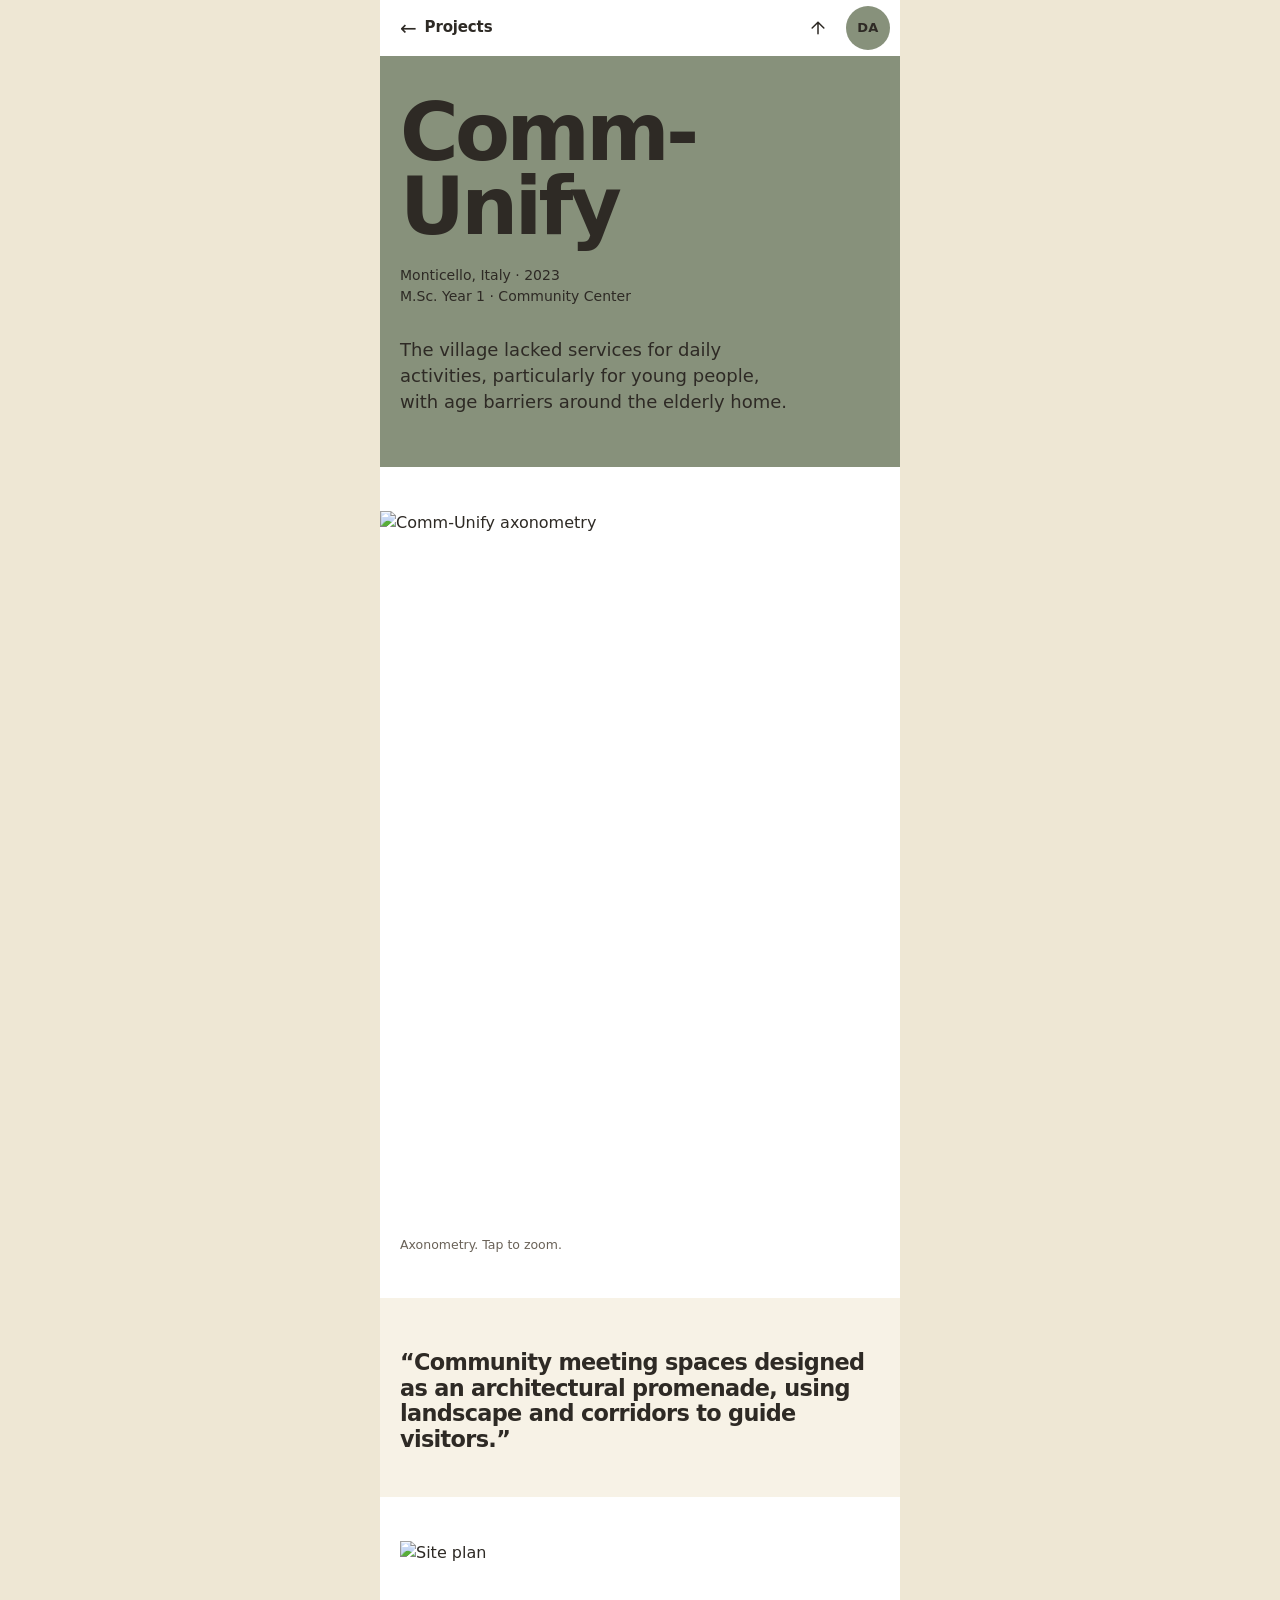
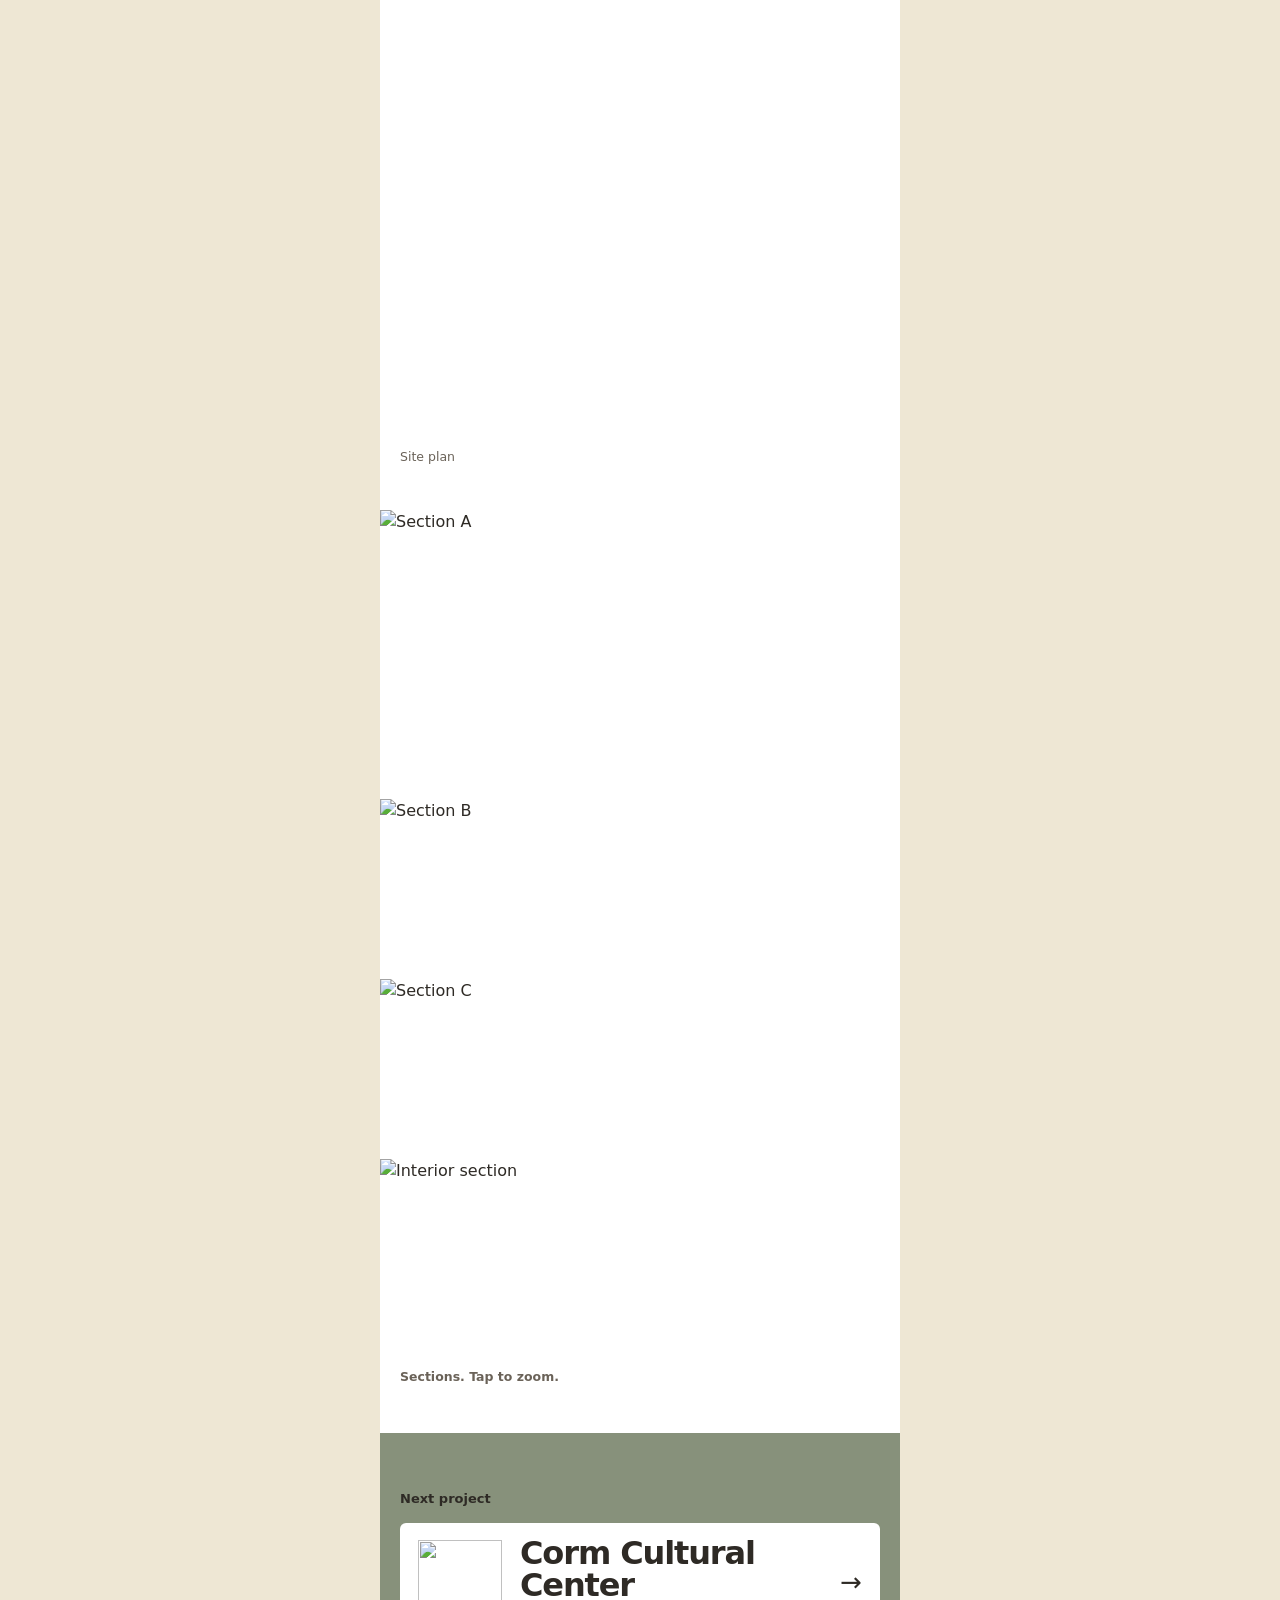
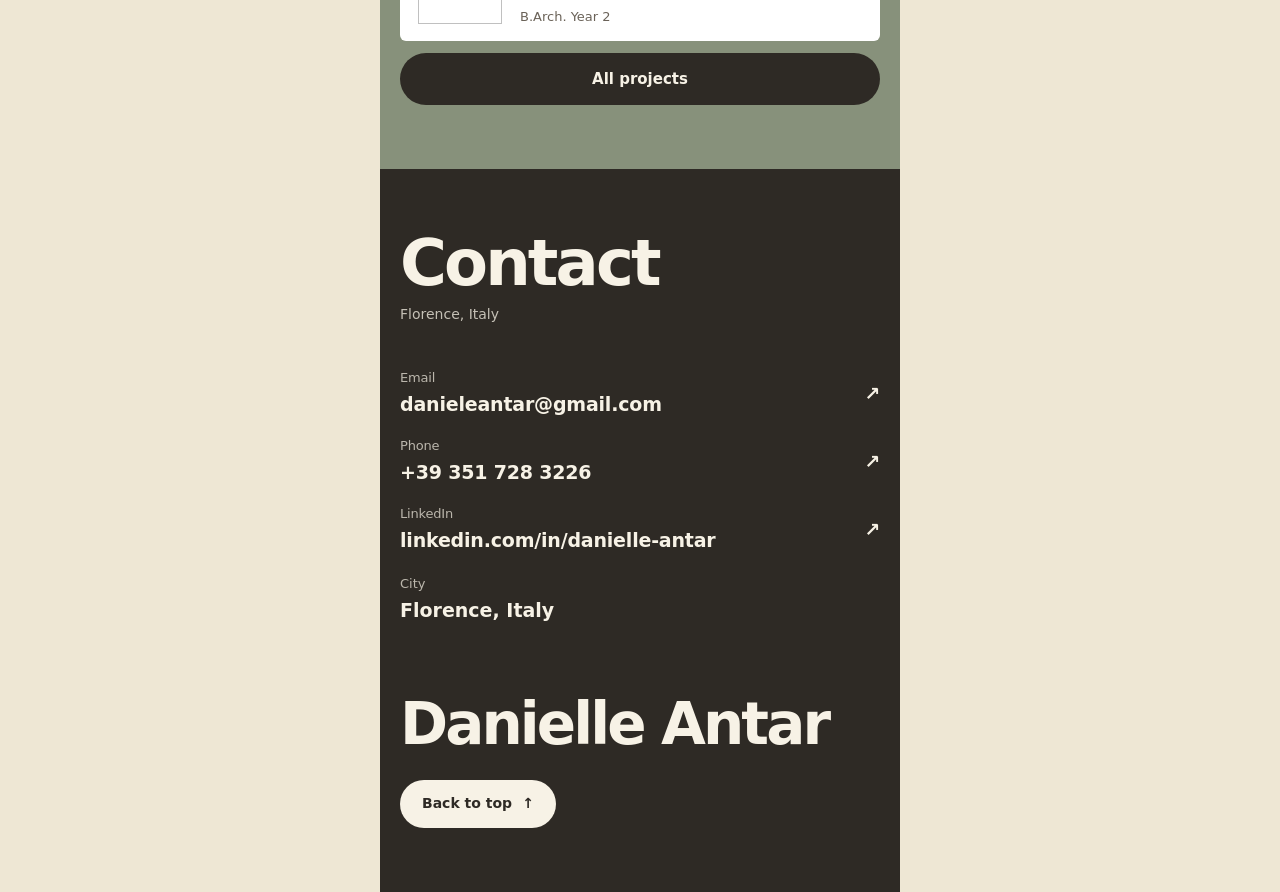
==== comm-unify.html @ 4f22c8f8 "Add files via upload" ====
<!doctype html>
<html lang="en">
<head>
<meta charset="utf-8">
<meta name="viewport" content="width=device-width,initial-scale=1,viewport-fit=cover">
<title>Comm-Unify – Danielle Antar</title>
<meta name="description" content="Comm-Unify, community center in Monticello, Italy.">
<meta name="theme-color" content="#ffffff">
<link rel="preload" href="fonts/open-sans-latin-wght-normal.woff2" as="font" type="font/woff2" crossorigin>
<link rel="stylesheet" href="styles.css">
</head>
<body data-page="project">
<header class="bar">
  <a class="bar__back" href="index.html#projects" aria-label="All projects"><span aria-hidden="true">←</span>Projects</a>
  <div class="bar__tools">
    <button class="btn-round bar__up" type="button" aria-label="Back to top"><svg viewBox="0 0 24 24"><path d="M12 19V5M5 12l7-7 7 7"/></svg></button>
    <button class="btn-round bar__menu" type="button" aria-expanded="false" aria-controls="sheet" aria-label="Projects menu">DA</button>
  </div>
</header>
<nav class="sheet" id="sheet" aria-label="Projects"><h2>Projects</h2><a href="thesis.html"><img src="img/ic-thesis.webp" width="440" height="440" alt="" loading="lazy"><span>Master’s Thesis</span><i aria-hidden="true">→</i></a><a href="green-summit.html"><img src="img/ic-gs.webp" width="440" height="440" alt="" loading="lazy"><span>Green Summit</span><i aria-hidden="true">→</i></a><a href="palazzo-reale.html"><img src="img/ic-pr.webp" width="440" height="440" alt="" loading="lazy"><span>Palazzo Reale</span><i aria-hidden="true">→</i></a><a href="comm-unify.html" aria-current=page><img src="img/ic-cu.webp" width="440" height="440" alt="" loading="lazy"><span>Comm-Unify</span><i aria-hidden="true">→</i></a><a href="corm.html"><img src="img/ic-corm.webp" width="440" height="440" alt="" loading="lazy"><span>Corm Cultural Center</span><i aria-hidden="true">→</i></a><a href="speculum.html"><img src="img/ic-spec.webp" width="440" height="440" alt="" loading="lazy"><span>Speculum</span><i aria-hidden="true">→</i></a><a class="plain" href="index.html#projects">All projects</a><a class="plain" href="index.html">Home</a><a class="plain" href="index.html#contact">Contact</a></nav>
<main id="top">
<section class="block on-sage title-block"><h1 data-r>Comm-Unify</h1><p class="meta" data-r="2"><span>Monticello, Italy · 2023</span><span>M.Sc. Year 1 · Community Center</span></p><p class="lede" data-r="3">The village lacked services for daily activities, particularly for young people, with age barriers around the elderly home.</p></section><section class="block on-white drawings"><figure data-r class="bleed"><img src="img/cu-axo.webp" width="900" height="1235" alt="Comm-Unify axonometry" class="zoomable lazy" loading="lazy" decoding="async"><figcaption style=padding-inline:20px>Axonometry. Tap to zoom.</figcaption></figure></section>
<section class="block on-cream" style="padding-block:44px"><p class="quote" data-r style="font-size:1.4rem">“Community meeting spaces designed as an architectural promenade, using landscape and corridors to guide visitors.”</p></section>
<section class="block on-white drawings"><div class="stack">
<div style="max-width:340px"><figure data-r><img src="img/cu-plan.webp" width="800" height="1168" alt="Site plan" class="zoomable lazy" loading="lazy" decoding="async"><figcaption>Site plan</figcaption></figure></div>
<div class="stack bleed"><figure data-r><img src="img/cu-section.webp" width="1116" height="526" alt="Section A" class="zoomable lazy" loading="lazy" decoding="async"></figure><figure data-r><img src="img/cu-s1.webp" width="1119" height="291" alt="Section B" class="zoomable lazy" loading="lazy" decoding="async"></figure><figure data-r><img src="img/cu-s2.webp" width="1119" height="293" alt="Section C" class="zoomable lazy" loading="lazy" decoding="async"></figure><figure data-r><img src="img/cu-s3.webp" width="1115" height="426" alt="Interior section" class="zoomable lazy" loading="lazy" decoding="async"></figure></div>
</div><p class="zoomhint">Sections. Tap to zoom.</p></section><section class="block on-sage next"><small>Next project</small><a class="card" href="corm.html" data-r><img src="img/ic-corm.webp" width="440" height="440" alt="" loading="lazy"><div><b>Corm Cultural Center</b><span>B.Arch. Year 2</span></div><i aria-hidden="true">→</i></a><a class="all" href="index.html#projects">All projects</a></section>
<section class="block on-ink end" id="contact">
  <h2 data-r>Contact</h2>
  <p class="sub" data-r="2">Florence, Italy</p>
  <div class="contacts" data-r="3">
    <a href="mailto:danieleantar@gmail.com"><span><small>Email</small>danieleantar@gmail.com</span><span aria-hidden="true">↗</span></a>
    <a href="tel:+393517283226"><span><small>Phone</small>+39 351 728 3226</span><span aria-hidden="true">↗</span></a>
    <a href="https://www.linkedin.com/in/danielle-antar" target="_blank" rel="noopener"><span><small>LinkedIn</small>linkedin.com/in/danielle-antar</span><span aria-hidden="true">↗</span></a>
    <div class="city"><span><small>City</small>Florence, Italy</span></div>
  </div>
  <p class="wordmark" aria-hidden="true">Danielle Antar</p>
  <button class="totop" data-top type="button">Back to top <span aria-hidden="true">↑</span></button>
</section>
</main>
<div class="lb" role="dialog" aria-label="Enlarged drawing"><p>Swipe to explore</p><button type="button" aria-label="Close">×</button><img alt=""></div>
<script src="pen-data.js" defer></script><script src="app.js" defer></script>
</body>
</html>
---- styles.css ----
@font-face{font-family:"Open Sans";src:url(fonts/open-sans-latin-wght-normal.woff2) format("woff2");font-weight:300 800;font-style:normal;font-display:swap}

:root{
  --white:#fff; --cream:#F7F2E6; --cream-2:#EEE7D4; --sage:#87917B; --ink:#2E2A25; --grey:#6A6258; --brick:#98361F;
  --bar:56px; --pad:20px;
  --ease-out:cubic-bezier(.23,1,.32,1); --ease-io:cubic-bezier(.77,0,.175,1); --ease-drawer:cubic-bezier(.32,.72,0,1);
}
@view-transition{navigation:auto}
::view-transition-old(root){animation:vt-out .22s var(--ease-out) both}
::view-transition-new(root){animation:vt-in .42s var(--ease-out) both}
@keyframes vt-out{to{opacity:0;transform:scale(.985)}}
@keyframes vt-in{from{opacity:0;transform:translateY(14px)}}
.bar{view-transition-name:bar}
::view-transition-group(bar){animation-duration:0s}

*{box-sizing:border-box;margin:0;padding:0}
html{scroll-behavior:smooth;-webkit-text-size-adjust:100%;background:var(--white)}
body{font-family:"Open Sans",system-ui,sans-serif;font-weight:300;font-size:16px;line-height:1.55;color:var(--ink);background:var(--cream);-webkit-font-smoothing:antialiased;overflow-x:hidden}
img{display:block;max-width:100%;height:auto}
a{color:inherit}
button{font:inherit;color:inherit;background:none;border:0;cursor:pointer;-webkit-tap-highlight-color:transparent}
:focus-visible{outline:2px solid var(--brick);outline-offset:3px}
::selection{background:var(--brick);color:var(--cream)}
section[id],div[id]{scroll-margin-top:var(--bar)}
.sr{position:absolute;width:1px;height:1px;overflow:hidden;clip:rect(0 0 0 0);white-space:nowrap}

/* ---------- bar ---------- */
.bar{position:fixed;inset:0 0 auto 0;height:calc(var(--bar) + env(safe-area-inset-top));padding-top:env(safe-area-inset-top);z-index:50;background:var(--white);display:flex;align-items:center;justify-content:space-between;padding-inline:var(--pad) 10px}
.bar__name,.bar__back{font-weight:700;font-size:15px;letter-spacing:-.01em;text-decoration:none;min-height:44px;display:flex;align-items:center;gap:8px;transition:transform .16s var(--ease-out),opacity .2s}
.bar__back:active{transform:translateX(-3px)}
.bar__back span{font-size:20px;line-height:1;font-weight:400}
.bar__tools{display:flex;gap:6px;align-items:center}
.btn-round{width:44px;height:44px;border-radius:50%;display:grid;place-items:center;transition:transform .16s var(--ease-out),background-color .2s,opacity .2s}
.btn-round:active{transform:scale(.94)}
.bar__up{opacity:.28;pointer-events:none}
.bar__up.on{opacity:1;pointer-events:auto}
.bar__up svg{width:20px;height:20px;stroke:var(--ink);fill:none;stroke-width:1.8;stroke-linecap:round;stroke-linejoin:round}
.bar__menu{background:var(--sage);font-weight:700;font-size:13px;letter-spacing:.02em;color:var(--ink)}
.bar__menu[aria-expanded=true]{background:var(--ink);color:var(--cream)}

.sheet{position:fixed;inset:calc(var(--bar) + env(safe-area-inset-top)) 0 0 0;z-index:45;background:var(--white);padding:8px var(--pad) 40px;overflow:auto;visibility:hidden;opacity:0;transform:translateY(-12px);transition:opacity .22s var(--ease-out),transform .28s var(--ease-drawer),visibility 0s .28s}
.sheet.open{visibility:visible;opacity:1;transform:none;transition:opacity .22s var(--ease-out),transform .32s var(--ease-drawer)}
.sheet h2{font-size:13px;font-weight:600;color:var(--grey);padding:14px 0 6px}
.sheet a{display:flex;align-items:center;gap:16px;min-height:68px;text-decoration:none;font-weight:700;font-size:19px;letter-spacing:-.015em;border-radius:6px;opacity:0;transform:translateY(8px);transition:opacity .25s var(--ease-out),transform .3s var(--ease-out),background-color .15s}
.sheet.open a{opacity:1;transform:none}
.sheet.open a:nth-of-type(2){transition-delay:30ms}.sheet.open a:nth-of-type(3){transition-delay:60ms}.sheet.open a:nth-of-type(4){transition-delay:90ms}.sheet.open a:nth-of-type(5){transition-delay:120ms}.sheet.open a:nth-of-type(6){transition-delay:150ms}.sheet.open a:nth-of-type(7){transition-delay:180ms}.sheet.open a:nth-of-type(8){transition-delay:210ms}
.sheet a:active{background:var(--cream)}
.sheet a[aria-current=page]{background:var(--cream)}
.sheet a img{width:52px;height:52px;object-fit:contain;flex:none}
.sheet a i{margin-left:auto;font-style:normal;color:var(--grey);font-weight:300;font-size:22px}
.sheet a.plain{min-height:56px;font-weight:600;font-size:16px;color:var(--grey)}
@media (hover:hover) and (pointer:fine){.sheet a:hover{background:var(--cream)}}

/* ---------- hero: one house, one motion ---------- */
.hero{position:relative;height:calc(100vh*5);height:calc(100svh*5);background:var(--white)}
.stage{position:sticky;top:0;height:100vh;height:100svh;overflow:hidden;contain:paint;background:var(--white)}
.words{position:absolute;inset:0;pointer-events:none;z-index:5}.scene{z-index:1}
.w{position:absolute;font-weight:800;line-height:.9;letter-spacing:-.04em;color:var(--sage);font-size:min(13.5vw,68px);opacity:0;will-change:transform,opacity;white-space:nowrap}
.w1{left:var(--pad);top:calc(var(--bar) + 18px)}
.w2{right:var(--pad);top:46%}
.w3{left:var(--pad);bottom:19%}
.scene{position:absolute;left:50%;top:calc(var(--bar) + 9svh);width:min(94vw,470px);height:min(60svh,600px);transform:translateX(-50%)}
.cam{position:absolute;inset:0;transform-origin:50% 50%;will-change:transform}
.axo{position:absolute;top:0;bottom:0;left:50%;aspect-ratio:496/1250;transform:translateX(-50%);will-change:transform}
.axo img{position:absolute;opacity:0;will-change:transform,opacity}
.axo .a-roof{left:1.61%;top:0;width:96.57%;height:23.28%}
.axo .a-slab{left:3.23%;top:17.04%;width:94.56%;height:24.56%}
.axo .a-vault{left:6.45%;top:33.76%;width:85.48%;height:25.68%}
.axo .a-house{left:0;top:59.52%;width:100%;height:40.48%}
.hero__title{position:absolute;left:var(--pad);right:var(--pad);bottom:max(26px,3.5svh);will-change:transform,opacity}
.hero__title h1{font-weight:800;font-size:min(13.2vw,64px);line-height:.95;letter-spacing:-.04em}
.hero__title p{margin-top:10px;font-size:15px;color:var(--grey);font-weight:400}
.hero__stat{position:absolute;left:var(--pad);right:var(--pad);bottom:max(24px,3.2svh);opacity:0;will-change:transform,opacity;display:flex;align-items:flex-end;gap:14px}
.hero__stat b{font-weight:800;font-size:min(30vw,128px);line-height:.8;letter-spacing:-.06em;color:var(--brick);font-variant-numeric:tabular-nums}
.hero__stat>span{font-size:14px;font-weight:400;line-height:1.35;padding-bottom:4px;max-width:17ch}
.hint{position:absolute;right:var(--pad);bottom:max(30px,4svh);font-size:12.5px;font-weight:600;color:var(--grey);display:flex;align-items:center;gap:8px;will-change:opacity}
.hint::after{content:"";width:1.5px;height:26px;background:var(--grey);transform-origin:top;animation:hint 1.8s var(--ease-io) infinite}
@keyframes hint{0%{transform:scaleY(0);transform-origin:top}50%{transform:scaleY(1);transform-origin:top}51%{transform:scaleY(1);transform-origin:bottom}100%{transform:scaleY(0);transform-origin:bottom}}

/* ---------- showreel: projects one by one, icon at the centre ---------- */
.reel{position:relative;height:calc(100vh*8);height:calc(100svh*8);background:var(--white)}
.reel__stage{position:sticky;top:0;height:100vh;height:100svh;overflow:hidden;background:var(--white);contain:paint}
.sc{position:absolute;inset:0;overflow:hidden;background:var(--white);will-change:transform}
.sc__stack{position:absolute;left:var(--pad);right:var(--pad);top:47%;transform:translateY(-50%);display:flex;flex-direction:column;align-items:center}
.sc__w{font-weight:800;line-height:.9;letter-spacing:-.05em;white-space:nowrap;will-change:transform,opacity;pointer-events:none}
.sc__w1{align-self:flex-start;font-size:min(15vw,70px)}
.sc__w2{align-self:flex-end;text-align:right;font-size:min(15vw,70px);color:var(--sage)}
.sc__w2.sm{font-size:min(10vw,48px)}
.sc__ic{width:min(46vw,210px);aspect-ratio:1;margin:8px 0;will-change:transform,clip-path}
.sc__ic .float{position:relative;width:100%;height:100%}
.sc__ic .sp{position:absolute;inset:0;width:100%;height:100%;will-change:transform,opacity,clip-path}
.sc__ic .gw,.sc__ic .gb{position:absolute;inset:0;width:100%;height:100%;will-change:transform,opacity}
.sc__draw{position:absolute;inset:0;width:100%;height:100%}
.sc__ic i{position:absolute;inset:0;background-size:100% 100%;will-change:transform,opacity}

@keyframes bob{0%,100%{transform:translate3d(0,0,0) rotate(0)}50%{transform:translate3d(0,-9px,0) rotate(1.6deg)}}
.sc__meta{align-self:flex-end;text-align:right;margin-top:10px;font-size:13px;font-weight:600;line-height:1.4;will-change:transform,opacity;pointer-events:none}
.sc__cta{position:absolute;left:var(--pad);right:var(--pad);bottom:max(24px,3.2svh);min-height:52px;border-radius:99px;background:var(--ink);color:var(--cream);font-weight:700;font-size:15px;display:flex;align-items:center;justify-content:center;gap:10px;text-decoration:none;transition:transform .16s var(--ease-out);will-change:transform,opacity}
.sc__cta:active{transform:scale(.97)}
.sc__tap{position:absolute;inset:0}
.reel__bar{position:absolute;left:0;right:0;bottom:0;height:3px;background:var(--ink);transform-origin:left center;transform:scaleX(0);z-index:6}

/* ---------- blocks ---------- */
.block{padding:64px var(--pad)}
.on-white{background:var(--white)}.on-cream{background:var(--cream)}.on-deep{background:var(--cream-2)}.on-sage{background:var(--sage)}.on-ink{background:var(--ink);color:var(--cream)}
.on-sage .sub,.on-sage figcaption{color:var(--ink);font-weight:400}
.title-block{padding-top:calc(var(--bar) + 40px);padding-bottom:52px}
.title-block h1{font-weight:800;font-size:clamp(2.7rem,15vw,5rem);line-height:.92;letter-spacing:-.045em;margin-bottom:22px}
.meta{font-size:14px;line-height:1.5;font-weight:400}
.meta span{display:block}
.sub{color:var(--grey);font-size:14px;font-weight:400}
.lede{font-size:18px;line-height:1.45;font-weight:300;max-width:34ch}
.on-sage .lede{font-weight:400}
.title-block .lede{margin-top:30px}
.h3{font-weight:800;font-size:clamp(1.9rem,9vw,2.6rem);line-height:.98;letter-spacing:-.035em;margin-bottom:12px}
.textline{font-size:19px;line-height:1.4;font-weight:400;max-width:30ch;letter-spacing:-.01em}
figure{margin:0}
figcaption{font-size:12.5px;color:var(--grey);margin-top:10px;font-weight:300}
.draw{width:100%;height:auto}
.bleed{margin-inline:calc(var(--pad)*-1)}
.bleed img{width:100%}
.stack>*+*{margin-top:44px}
.zoomable{cursor:zoom-in;-webkit-tap-highlight-color:transparent}
.zoomhint{font-size:12.5px;font-weight:600;color:var(--grey);display:inline-flex;gap:6px;align-items:center;margin-top:10px}
.block.drawings{padding-block:44px}

/* about */
.about{padding-block:56px}
.about .statement{font-size:clamp(1.15rem,5.2vw,1.45rem);line-height:1.3;font-weight:700;letter-spacing:-.02em;max-width:26ch}
.facts{margin-top:30px;display:grid;grid-template-columns:1fr 1fr;gap:18px 18px;font-size:14px;font-weight:400}
.facts dt{font-size:12.5px;font-weight:600;margin-bottom:2px;color:var(--grey)}
.facts dd{font-weight:400;line-height:1.4}
.facts .wide{grid-column:1/-1}

/* project index (menu) */
.index{padding-block:64px 72px}
.index h2{font-weight:800;font-size:clamp(2.2rem,11vw,3.4rem);line-height:.95;letter-spacing:-.045em}
.index .sub{margin-top:10px}
.pgrid{display:grid;grid-template-columns:1fr 1fr;gap:12px;margin-top:30px}
.pcard{background:var(--white);border-radius:6px;text-decoration:none;display:flex;flex-direction:column;min-height:196px;padding:14px 14px 16px;transition:transform .18s var(--ease-out),opacity .7s var(--ease-out)}
.pcard:active{transform:scale(.97)}
.pcard .ic{flex:1;display:grid;place-items:center;padding:6px 0 12px}
.pcard img{width:104px;height:104px;object-fit:contain}
.pcard b{font-weight:700;font-size:15px;line-height:1.2;letter-spacing:-.01em;display:block}
.pcard span{font-size:12.5px;color:var(--grey);font-weight:400;display:block;margin-top:2px}
@media (hover:hover) and (pointer:fine){.pcard:hover{transform:translateY(-3px)}}

/* big numbers */
.big{font-weight:800;line-height:.82;letter-spacing:-.06em;font-variant-numeric:tabular-nums}
.big sup,.big small{font-size:.4em;letter-spacing:-.02em;vertical-align:top;margin-left:.04em;font-weight:800}
.label{font-size:13.5px;font-weight:600;line-height:1.3}
.key{color:var(--brick)}
.stats{display:grid;gap:38px}
.stat .big{font-size:min(30vw,128px)}
.stat .label{margin-top:12px;max-width:26ch}
.stat .note{font-size:13px;font-weight:400;margin-top:2px;max-width:30ch}

/* explorer */
.seg{display:grid;grid-template-columns:repeat(4,1fr);gap:0;background:rgba(46,42,37,.1);padding:4px;border-radius:12px;position:relative}
.seg button{min-height:44px;border-radius:9px;font-weight:600;font-size:13.5px;position:relative;z-index:1;transition:color .2s,transform .16s var(--ease-out)}
.seg button:active{transform:scale(.97)}
.seg button[aria-selected=true]{color:var(--cream)}
.seg .pill{position:absolute;top:4px;bottom:4px;left:4px;width:calc((100% - 8px)/4);background:var(--ink);border-radius:9px;transition:transform .34s var(--ease-drawer),background-color .25s}
.seg.is-key .pill{background:var(--brick)}
.panel{margin-top:26px}
.view{position:relative;margin-inline:calc(var(--pad)*-1);overflow-x:auto;scrollbar-width:none;-webkit-overflow-scrolling:touch;overscroll-behavior-x:contain}
.view::-webkit-scrollbar{display:none}
.view .pane{width:100%;padding-inline:var(--pad)}
.view img{width:100%;transition:opacity .3s var(--ease-out),filter .3s var(--ease-out)}
.view img.swap{opacity:0;filter:blur(4px)}
.nums{display:grid;grid-template-columns:1fr 1fr;gap:18px 14px;margin-top:6px}
.nums .big{font-size:min(23vw,92px)}
.nums .big.txt{font-size:min(15vw,62px);line-height:1.15;letter-spacing:-.045em;padding-top:.2em}
.nums .label{margin-top:10px}
.ucard{margin-top:28px;display:grid;grid-template-columns:repeat(3,1fr);gap:10px}
.ucard b{display:block;font-weight:800;font-size:26px;letter-spacing:-.04em;line-height:1;font-variant-numeric:tabular-nums}
.ucard span{font-size:12.5px;font-weight:400;display:block;margin-top:6px;line-height:1.3}
.case-note{margin-top:22px;font-size:15px;font-weight:400;max-width:34ch}
.chosen-tag{display:inline-block;background:var(--brick);color:var(--cream);font-weight:700;font-size:13px;padding:7px 14px;border-radius:99px;opacity:0;transform:scale(.95);transition:opacity .25s var(--ease-out),transform .3s var(--ease-out)}
.chosen-tag.on{opacity:1;transform:none}
.chosen-tag.solid{opacity:1;transform:none;margin:0 0 18px}
.case-head{display:flex;align-items:center;gap:12px;min-height:34px}

/* bar charts */
.chart+.chart{margin-top:56px}
.chart h3{font-weight:800;font-size:22px;letter-spacing:-.03em;line-height:1.1}
.chart p.sub{margin-top:4px}
.bars{margin-top:20px;display:grid;gap:12px}
.bar-row{display:grid;grid-template-columns:84px 1fr;align-items:center;gap:12px}
.bar-row .n{font-size:13.5px;font-weight:600;line-height:1.2}
.track{position:relative;height:40px}
.fill{position:absolute;left:0;top:0;bottom:0;width:var(--w);background:var(--ink);transform-origin:left center;transform:scaleX(0);transition:transform .9s var(--ease-out)}
.in .fill{transform:scaleX(1)}
.fill.key{background:var(--brick)}
.val{position:absolute;top:50%;left:calc(var(--w) + 10px);transform:translateY(-50%);font-weight:800;font-size:19px;letter-spacing:-.03em;font-variant-numeric:tabular-nums;white-space:nowrap}
.val.key{color:var(--brick)}
.val.in-bar{left:auto;right:calc(100% - var(--w) + 10px);color:var(--cream)}
.js .val{opacity:0;transition:opacity .5s .55s}
.js .in .val{opacity:1}
.axis{display:flex;justify-content:space-between;margin:8px 0 0 96px;font-size:12px;color:var(--grey);font-weight:400}
.base-tag{font-size:13px;font-weight:400;color:var(--grey);align-self:center}
.quote{font-weight:800;font-size:clamp(1.45rem,6.4vw,1.95rem);line-height:1.14;letter-spacing:-.03em;margin:8px 0 0}
.quote-cite{margin-top:14px;font-size:13px;color:var(--grey);font-weight:400}
.checks{list-style:none;margin-top:28px;display:grid;gap:10px;font-size:15px;font-weight:400}
.checks li{padding-left:22px;position:relative;line-height:1.4}
.checks li::before{content:"";position:absolute;left:0;top:.5em;width:10px;height:10px;background:var(--brick);border-radius:50%}
.slot{margin-top:40px}
.slot img{width:100%;height:auto}

/* tiles */
.pair{display:grid;grid-template-columns:1fr 1fr;gap:10px}
.tall{max-height:620px;width:auto;margin-inline:auto}

/* next project */
.next{padding-block:56px 64px}
.next small{font-size:13px;font-weight:600;display:block;margin-bottom:14px}
.next a.card{display:flex;align-items:center;gap:18px;text-decoration:none;background:var(--white);border-radius:6px;padding:14px 18px;min-height:112px;transition:transform .18s var(--ease-out)}
.next a.card:active{transform:scale(.98)}
.next a.card img{width:84px;height:84px;object-fit:contain;flex:none}
.next a.card b{font-weight:800;font-size:clamp(1.5rem,7vw,2rem);line-height:1;letter-spacing:-.035em;display:block}
.next a.card span{font-size:13px;color:var(--grey);font-weight:400;display:block;margin-top:6px}
.next a.card i{margin-left:auto;font-style:normal;font-size:26px}
.next .all{display:flex;align-items:center;justify-content:center;min-height:52px;margin-top:12px;border-radius:99px;background:var(--ink);color:var(--cream);font-weight:700;font-size:15px;text-decoration:none;transition:transform .16s var(--ease-out)}
.next .all:active{transform:scale(.97)}

/* contact */
.end h2{font-weight:800;font-size:clamp(2.4rem,13vw,4rem);line-height:.95;letter-spacing:-.045em;margin-bottom:10px}
.end .sub{color:var(--cream);opacity:.75}
.contacts{margin-top:34px;display:grid}
.contacts a{display:flex;align-items:center;justify-content:space-between;gap:12px;min-height:68px;text-decoration:none;font-size:19px;font-weight:600;letter-spacing:-.01em;padding:8px 0;transition:opacity .2s,transform .16s var(--ease-out);border-radius:6px;overflow-wrap:anywhere}
.contacts small{font-size:13px;font-weight:300;opacity:.7;display:block;margin-bottom:2px}
.contacts a:active{transform:scale(.985);opacity:.8}
.city{margin-top:2px;font-size:19px;font-weight:600;min-height:68px;display:flex;align-items:center}
.city small{font-size:13px;font-weight:300;opacity:.7;display:block}
.wordmark{margin-top:64px;font-weight:800;font-size:min(11.2vw,58px);letter-spacing:-.05em;line-height:.9;white-space:nowrap;color:var(--cream)}
.totop{margin-top:30px;min-height:48px;padding:0 22px;border-radius:99px;background:var(--cream);color:var(--ink);font-weight:700;font-size:14px;display:inline-flex;align-items:center;gap:10px;transition:transform .16s var(--ease-out)}
.totop:active{transform:scale(.97)}

/* lightbox */
.lb{position:fixed;inset:0;z-index:80;background:var(--white);display:none;overflow:auto;-webkit-overflow-scrolling:touch;overscroll-behavior:contain}
.lb.open{display:block;animation:lbin .28s var(--ease-out)}
@keyframes lbin{from{opacity:0}to{opacity:1}}
.lb img{width:clamp(1000px,260vw,2600px);max-width:none;height:auto;display:block;margin:76px 20px 60px}
.lb button{position:fixed;top:calc(8px + env(safe-area-inset-top));right:10px;width:48px;height:48px;border-radius:50%;background:var(--ink);color:var(--cream);font-size:22px;z-index:2}
.lb p{position:fixed;left:20px;top:calc(22px + env(safe-area-inset-top));font-size:13px;font-weight:600;z-index:2}

/* reveal */
.js [data-r]{opacity:0;transform:translateY(22px);transition:opacity .7s var(--ease-out),transform .8s var(--ease-out)}
.js [data-r].in{opacity:1;transform:none}
.js [data-r="2"]{transition-delay:70ms}.js [data-r="3"]{transition-delay:140ms}.js [data-r="4"]{transition-delay:210ms}
.js .pcard[data-r].in:active{transform:scale(.97)}
.js img.lazy{opacity:0;filter:blur(6px);transition:opacity .6s var(--ease-out),filter .6s var(--ease-out)}
.js img.lazy.ok{opacity:1;filter:none}

@media (prefers-reduced-motion:reduce){
  html{scroll-behavior:auto}
  ::view-transition-old(root),::view-transition-new(root){animation:none}
  .hero,.reel{height:auto}.stage,.reel__stage{position:relative;height:auto;padding:calc(var(--bar) + 20px) 0 40px;contain:none}
  .scene{position:relative;left:auto;top:auto;transform:none;margin:20px auto;height:auto;display:grid;gap:30px}
  .cam{position:relative}  .axo{opacity:1!important}.axo img{opacity:1!important}  .sc{position:relative;height:70svh;transform:none!important;margin-bottom:2px}.sc__w,.sc__meta,.sc__cta,  .js [data-r]{opacity:1;transform:none;transition:none}.js img.lazy{opacity:1;filter:none}
  .fill{transition:none;transform:scaleX(1)}.hint::after{animation:none}.js .val{opacity:1;transition:none}
}
@media (min-width:700px){
  html{background:var(--cream-2)}
  body{max-width:520px;margin-inline:auto}
  .bar,.sheet{left:50%;right:auto;width:520px;margin-left:-260px}
}
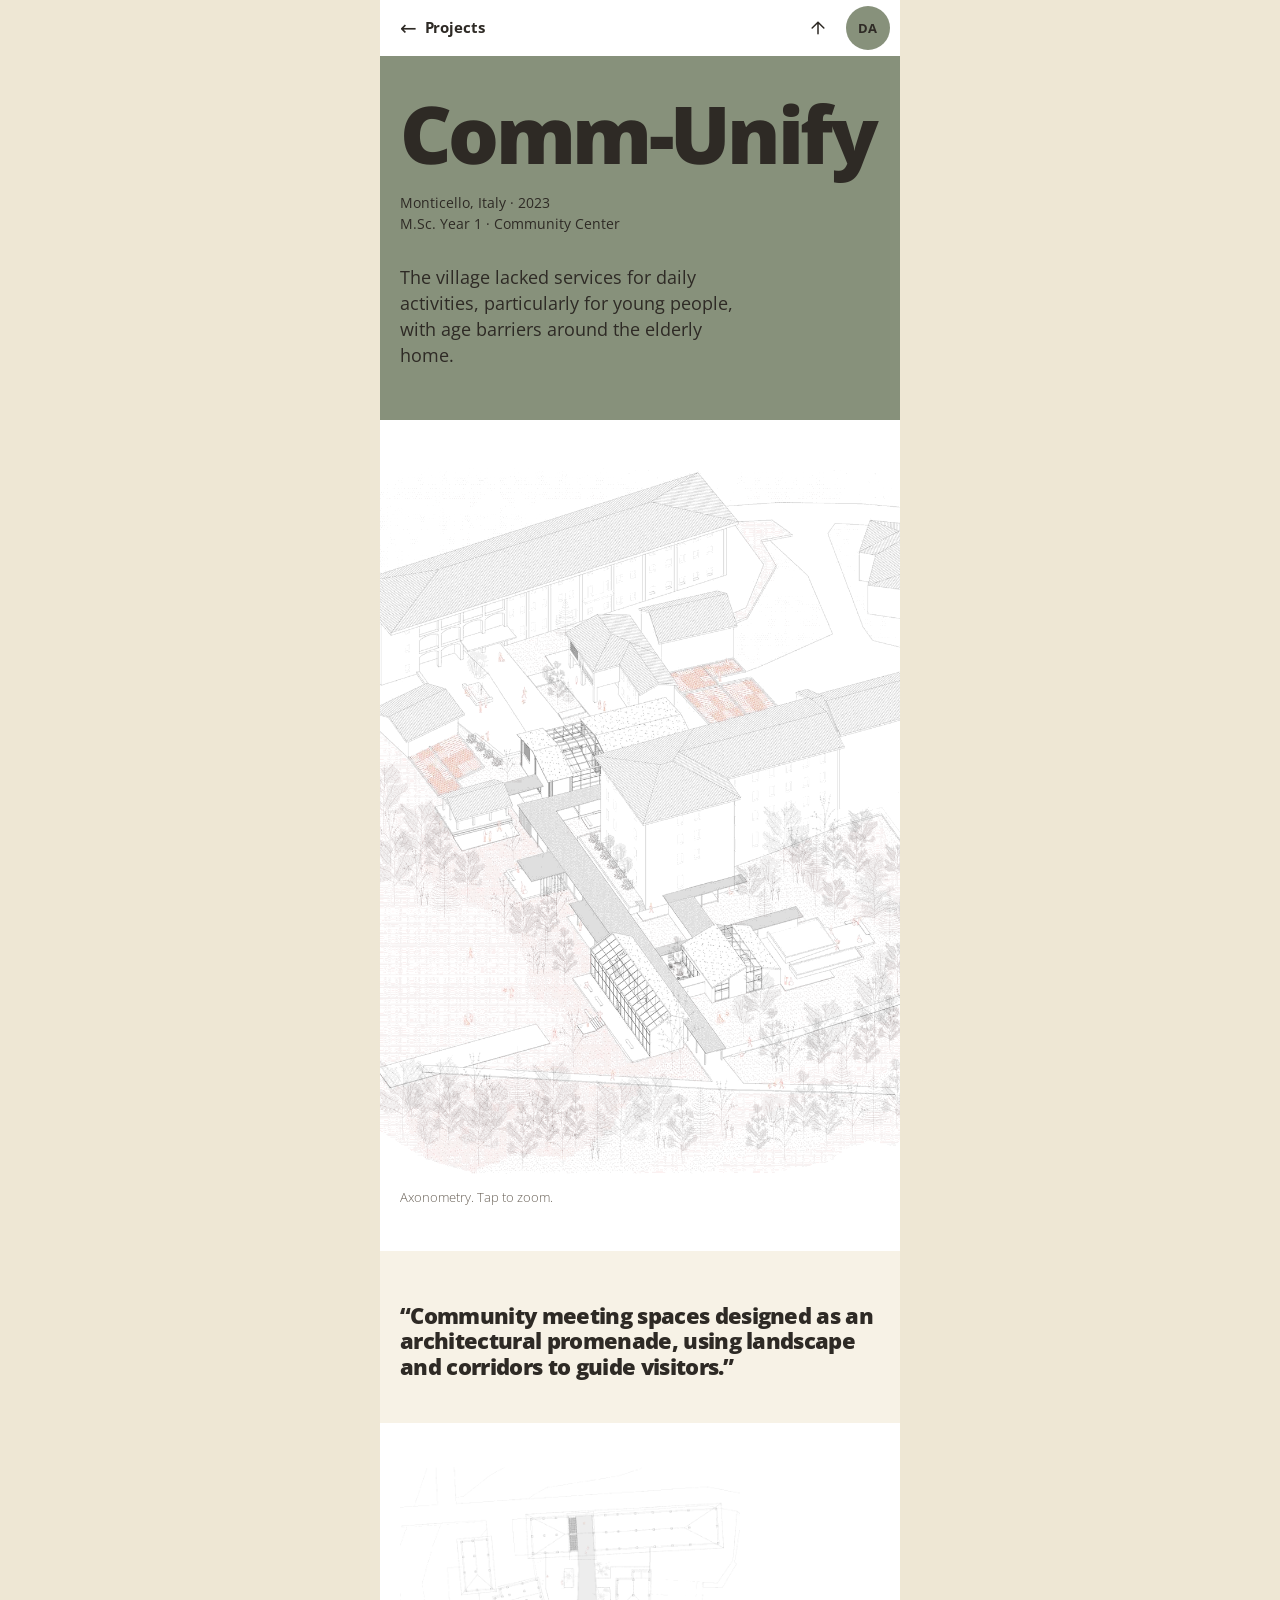
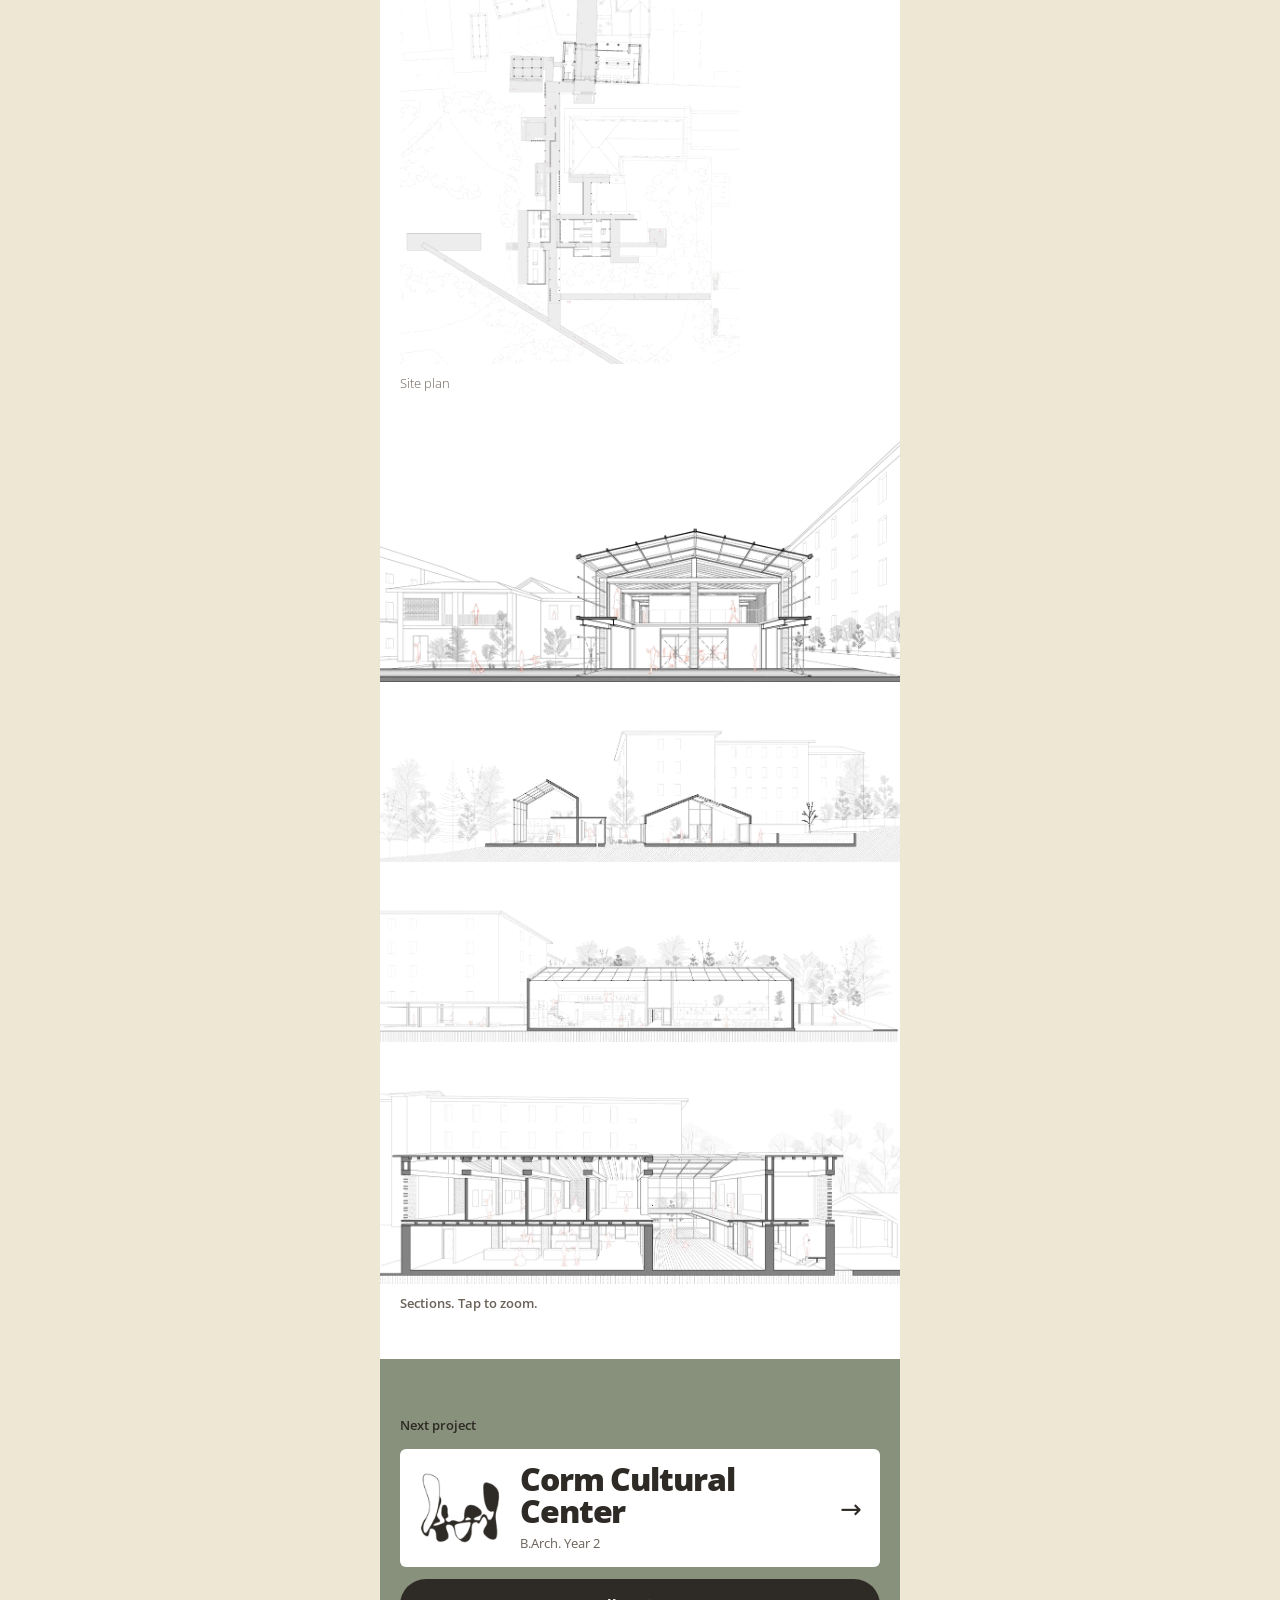
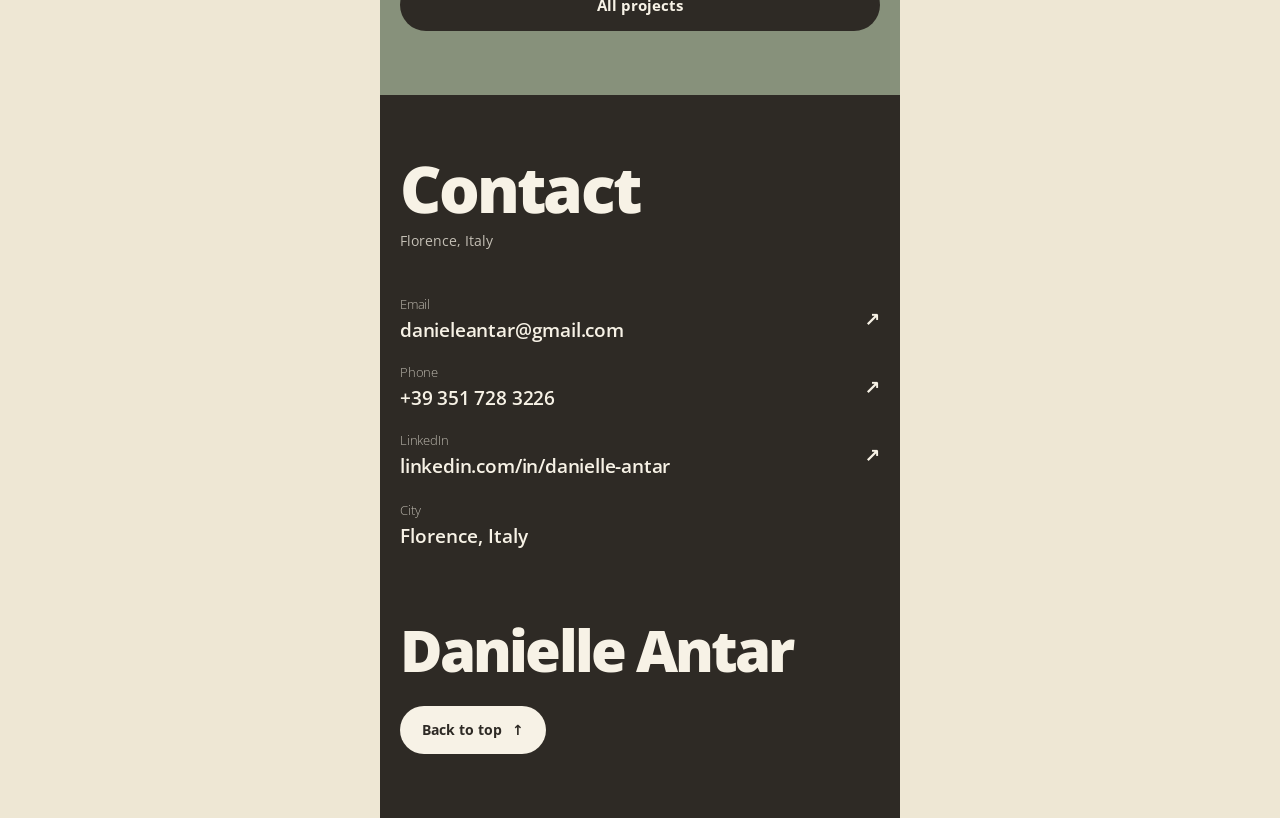
==== commit 0ffe714e: "Add files via upload" ====
--- a/comm-unify.html
+++ b/comm-unify.html
@@ -6,7 +6,7 @@
 <title>Comm-Unify – Danielle Antar</title>
 <meta name="description" content="Comm-Unify, community center in Monticello, Italy.">
 <meta name="theme-color" content="#ffffff">
-<link rel="preload" href="fonts/open-sans-latin-wght-normal.woff2" as="font" type="font/woff2" crossorigin>
+<link rel="preload" href="open-sans-latin-wght-normal.woff2" as="font" type="font/woff2" crossorigin>
 <link rel="stylesheet" href="styles.css">
 </head>
 <body data-page="project">
@@ -17,14 +17,14 @@
     <button class="btn-round bar__menu" type="button" aria-expanded="false" aria-controls="sheet" aria-label="Projects menu">DA</button>
   </div>
 </header>
-<nav class="sheet" id="sheet" aria-label="Projects"><h2>Projects</h2><a href="thesis.html"><img src="img/ic-thesis.webp" width="440" height="440" alt="" loading="lazy"><span>Master’s Thesis</span><i aria-hidden="true">→</i></a><a href="green-summit.html"><img src="img/ic-gs.webp" width="440" height="440" alt="" loading="lazy"><span>Green Summit</span><i aria-hidden="true">→</i></a><a href="palazzo-reale.html"><img src="img/ic-pr.webp" width="440" height="440" alt="" loading="lazy"><span>Palazzo Reale</span><i aria-hidden="true">→</i></a><a href="comm-unify.html" aria-current=page><img src="img/ic-cu.webp" width="440" height="440" alt="" loading="lazy"><span>Comm-Unify</span><i aria-hidden="true">→</i></a><a href="corm.html"><img src="img/ic-corm.webp" width="440" height="440" alt="" loading="lazy"><span>Corm Cultural Center</span><i aria-hidden="true">→</i></a><a href="speculum.html"><img src="img/ic-spec.webp" width="440" height="440" alt="" loading="lazy"><span>Speculum</span><i aria-hidden="true">→</i></a><a class="plain" href="index.html#projects">All projects</a><a class="plain" href="index.html">Home</a><a class="plain" href="index.html#contact">Contact</a></nav>
+<nav class="sheet" id="sheet" aria-label="Projects"><h2>Projects</h2><a href="thesis.html"><img src="ic-thesis.webp" width="440" height="440" alt="" loading="lazy"><span>Master’s Thesis</span><i aria-hidden="true">→</i></a><a href="green-summit.html"><img src="ic-gs.webp" width="440" height="440" alt="" loading="lazy"><span>Green Summit</span><i aria-hidden="true">→</i></a><a href="palazzo-reale.html"><img src="ic-pr.webp" width="440" height="440" alt="" loading="lazy"><span>Palazzo Reale</span><i aria-hidden="true">→</i></a><a href="comm-unify.html" aria-current=page><img src="ic-cu.webp" width="440" height="440" alt="" loading="lazy"><span>Comm-Unify</span><i aria-hidden="true">→</i></a><a href="corm.html"><img src="ic-corm.webp" width="440" height="440" alt="" loading="lazy"><span>Corm Cultural Center</span><i aria-hidden="true">→</i></a><a href="speculum.html"><img src="ic-spec.webp" width="440" height="440" alt="" loading="lazy"><span>Speculum</span><i aria-hidden="true">→</i></a><a class="plain" href="index.html#projects">All projects</a><a class="plain" href="index.html">Home</a><a class="plain" href="index.html#contact">Contact</a></nav>
 <main id="top">
-<section class="block on-sage title-block"><h1 data-r>Comm-Unify</h1><p class="meta" data-r="2"><span>Monticello, Italy · 2023</span><span>M.Sc. Year 1 · Community Center</span></p><p class="lede" data-r="3">The village lacked services for daily activities, particularly for young people, with age barriers around the elderly home.</p></section><section class="block on-white drawings"><figure data-r class="bleed"><img src="img/cu-axo.webp" width="900" height="1235" alt="Comm-Unify axonometry" class="zoomable lazy" loading="lazy" decoding="async"><figcaption style=padding-inline:20px>Axonometry. Tap to zoom.</figcaption></figure></section>
+<section class="block on-sage title-block"><h1 data-r>Comm-Unify</h1><p class="meta" data-r="2"><span>Monticello, Italy · 2023</span><span>M.Sc. Year 1 · Community Center</span></p><p class="lede" data-r="3">The village lacked services for daily activities, particularly for young people, with age barriers around the elderly home.</p></section><section class="block on-white drawings"><figure data-r class="bleed"><img src="cu-axo.webp" width="900" height="1235" alt="Comm-Unify axonometry" class="zoomable lazy" loading="lazy" decoding="async"><figcaption style=padding-inline:20px>Axonometry. Tap to zoom.</figcaption></figure></section>
 <section class="block on-cream" style="padding-block:44px"><p class="quote" data-r style="font-size:1.4rem">“Community meeting spaces designed as an architectural promenade, using landscape and corridors to guide visitors.”</p></section>
 <section class="block on-white drawings"><div class="stack">
-<div style="max-width:340px"><figure data-r><img src="img/cu-plan.webp" width="800" height="1168" alt="Site plan" class="zoomable lazy" loading="lazy" decoding="async"><figcaption>Site plan</figcaption></figure></div>
-<div class="stack bleed"><figure data-r><img src="img/cu-section.webp" width="1116" height="526" alt="Section A" class="zoomable lazy" loading="lazy" decoding="async"></figure><figure data-r><img src="img/cu-s1.webp" width="1119" height="291" alt="Section B" class="zoomable lazy" loading="lazy" decoding="async"></figure><figure data-r><img src="img/cu-s2.webp" width="1119" height="293" alt="Section C" class="zoomable lazy" loading="lazy" decoding="async"></figure><figure data-r><img src="img/cu-s3.webp" width="1115" height="426" alt="Interior section" class="zoomable lazy" loading="lazy" decoding="async"></figure></div>
-</div><p class="zoomhint">Sections. Tap to zoom.</p></section><section class="block on-sage next"><small>Next project</small><a class="card" href="corm.html" data-r><img src="img/ic-corm.webp" width="440" height="440" alt="" loading="lazy"><div><b>Corm Cultural Center</b><span>B.Arch. Year 2</span></div><i aria-hidden="true">→</i></a><a class="all" href="index.html#projects">All projects</a></section>
+<div style="max-width:340px"><figure data-r><img src="cu-plan.webp" width="800" height="1168" alt="Site plan" class="zoomable lazy" loading="lazy" decoding="async"><figcaption>Site plan</figcaption></figure></div>
+<div class="stack bleed"><figure data-r><img src="cu-section.webp" width="1116" height="526" alt="Section A" class="zoomable lazy" loading="lazy" decoding="async"></figure><figure data-r><img src="cu-s1.webp" width="1119" height="291" alt="Section B" class="zoomable lazy" loading="lazy" decoding="async"></figure><figure data-r><img src="cu-s2.webp" width="1119" height="293" alt="Section C" class="zoomable lazy" loading="lazy" decoding="async"></figure><figure data-r><img src="cu-s3.webp" width="1115" height="426" alt="Interior section" class="zoomable lazy" loading="lazy" decoding="async"></figure></div>
+</div><p class="zoomhint">Sections. Tap to zoom.</p></section><section class="block on-sage next"><small>Next project</small><a class="card" href="corm.html" data-r><img src="ic-corm.webp" width="440" height="440" alt="" loading="lazy"><div><b>Corm Cultural Center</b><span>B.Arch. Year 2</span></div><i aria-hidden="true">→</i></a><a class="all" href="index.html#projects">All projects</a></section>
 <section class="block on-ink end" id="contact">
   <h2 data-r>Contact</h2>
   <p class="sub" data-r="2">Florence, Italy</p>
--- a/styles.css
+++ b/styles.css
@@ -1,4 +1,4 @@
-@font-face{font-family:"Open Sans";src:url(fonts/open-sans-latin-wght-normal.woff2) format("woff2");font-weight:300 800;font-style:normal;font-display:swap}
+@font-face{font-family:"Open Sans";src:url(open-sans-latin-wght-normal.woff2) format("woff2");font-weight:300 800;font-style:normal;font-display:swap}
 
 :root{
   --white:#fff; --cream:#F7F2E6; --cream-2:#EEE7D4; --sage:#87917B; --ink:#2E2A25; --grey:#6A6258; --brick:#98361F;
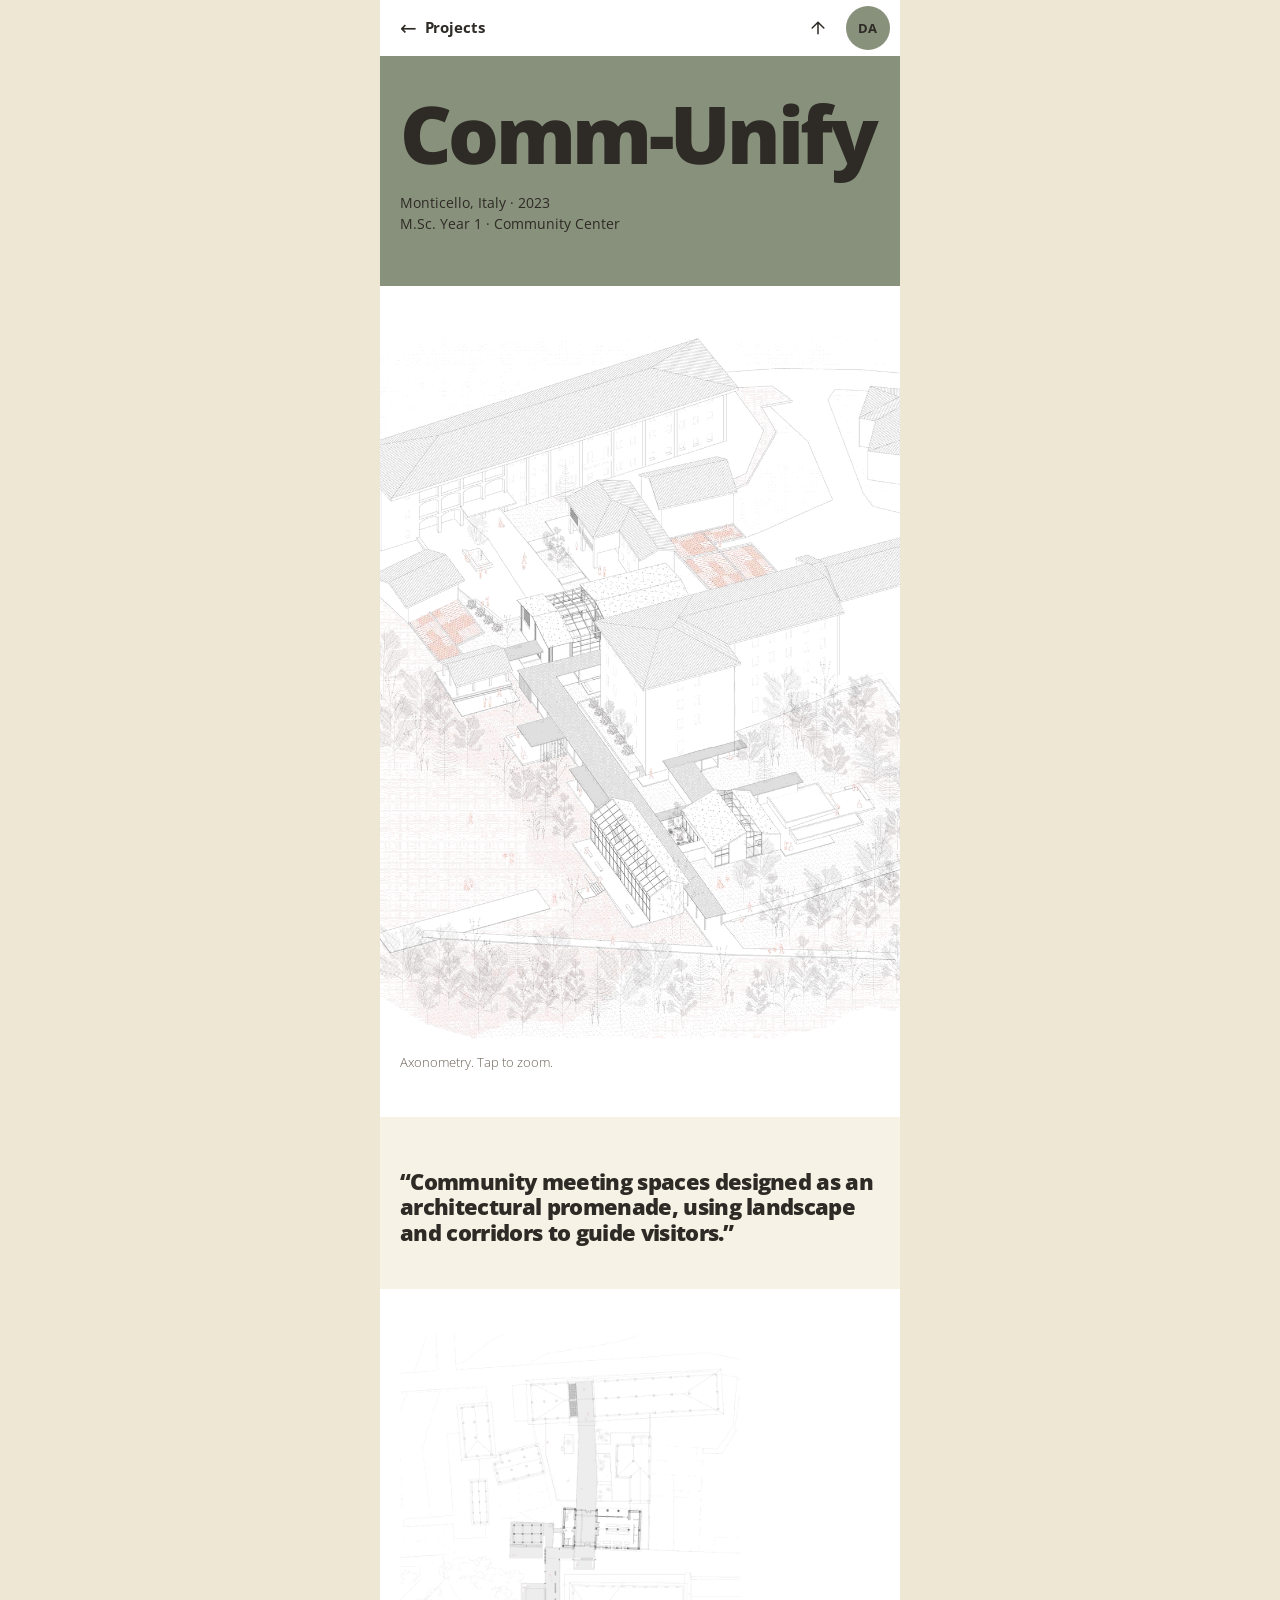
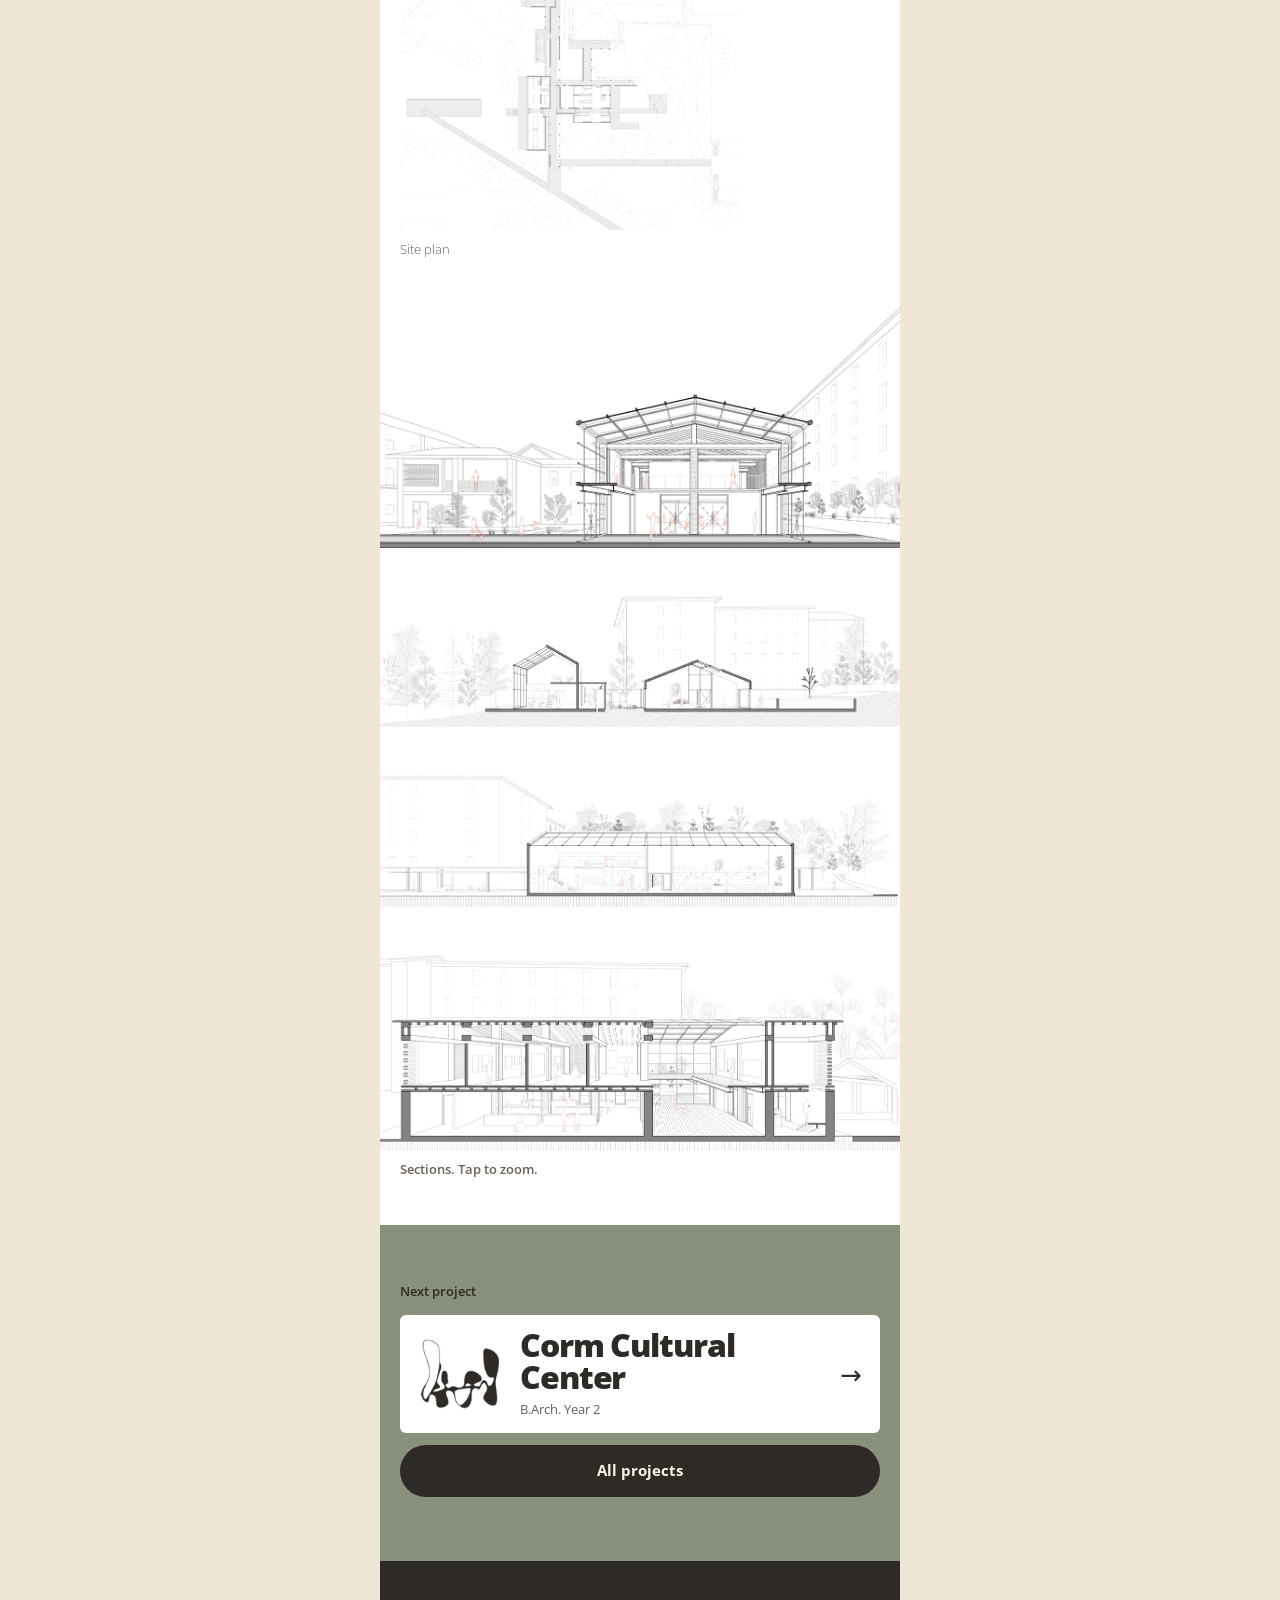
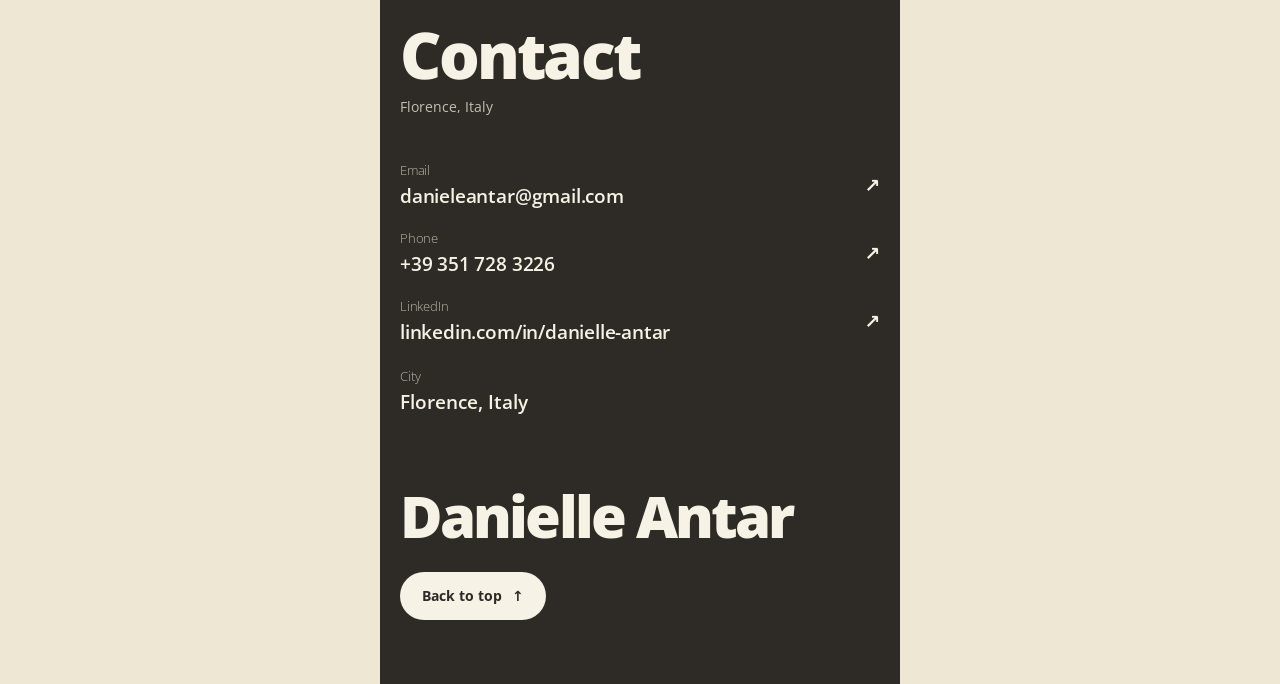
==== commit 3fad06c2: "Add files via upload" ====
--- a/comm-unify.html
+++ b/comm-unify.html
@@ -19,7 +19,7 @@
 </header>
 <nav class="sheet" id="sheet" aria-label="Projects"><h2>Projects</h2><a href="thesis.html"><img src="ic-thesis.webp" width="440" height="440" alt="" loading="lazy"><span>Master’s Thesis</span><i aria-hidden="true">→</i></a><a href="green-summit.html"><img src="ic-gs.webp" width="440" height="440" alt="" loading="lazy"><span>Green Summit</span><i aria-hidden="true">→</i></a><a href="palazzo-reale.html"><img src="ic-pr.webp" width="440" height="440" alt="" loading="lazy"><span>Palazzo Reale</span><i aria-hidden="true">→</i></a><a href="comm-unify.html" aria-current=page><img src="ic-cu.webp" width="440" height="440" alt="" loading="lazy"><span>Comm-Unify</span><i aria-hidden="true">→</i></a><a href="corm.html"><img src="ic-corm.webp" width="440" height="440" alt="" loading="lazy"><span>Corm Cultural Center</span><i aria-hidden="true">→</i></a><a href="speculum.html"><img src="ic-spec.webp" width="440" height="440" alt="" loading="lazy"><span>Speculum</span><i aria-hidden="true">→</i></a><a class="plain" href="index.html#projects">All projects</a><a class="plain" href="index.html">Home</a><a class="plain" href="index.html#contact">Contact</a></nav>
 <main id="top">
-<section class="block on-sage title-block"><h1 data-r>Comm-Unify</h1><p class="meta" data-r="2"><span>Monticello, Italy · 2023</span><span>M.Sc. Year 1 · Community Center</span></p><p class="lede" data-r="3">The village lacked services for daily activities, particularly for young people, with age barriers around the elderly home.</p></section><section class="block on-white drawings"><figure data-r class="bleed"><img src="cu-axo.webp" width="900" height="1235" alt="Comm-Unify axonometry" class="zoomable lazy" loading="lazy" decoding="async"><figcaption style=padding-inline:20px>Axonometry. Tap to zoom.</figcaption></figure></section>
+<section class="block on-sage title-block"><h1 data-r>Comm-Unify</h1><p class="meta" data-r="2"><span>Monticello, Italy · 2023</span><span>M.Sc. Year 1 · Community Center</span></p></section><section class="block on-white drawings"><figure data-r class="bleed"><img src="cu-axo.webp" width="900" height="1235" alt="Comm-Unify axonometry" class="zoomable lazy" loading="lazy" decoding="async"><figcaption style=padding-inline:20px>Axonometry. Tap to zoom.</figcaption></figure></section>
 <section class="block on-cream" style="padding-block:44px"><p class="quote" data-r style="font-size:1.4rem">“Community meeting spaces designed as an architectural promenade, using landscape and corridors to guide visitors.”</p></section>
 <section class="block on-white drawings"><div class="stack">
 <div style="max-width:340px"><figure data-r><img src="cu-plan.webp" width="800" height="1168" alt="Site plan" class="zoomable lazy" loading="lazy" decoding="async"><figcaption>Site plan</figcaption></figure></div>
--- a/styles.css
+++ b/styles.css
@@ -265,3 +265,7 @@
   body{max-width:520px;margin-inline:auto}
   .bar,.sheet{left:50%;right:auto;width:520px;margin-left:-260px}
 }
+
+.title-block .kicker{font-size:15px;font-weight:700;letter-spacing:0;margin-bottom:12px;color:var(--ink)}
+.title-block h1.long{font-size:min(9.6vw,44px);line-height:1}
+.tlink{display:inline-flex;align-items:center;gap:8px;min-height:48px;margin-top:22px;padding:0 22px;border-radius:99px;background:var(--ink);color:var(--cream);font-weight:700;font-size:15px;text-decoration:none;transition:transform .16s var(--ease-out)}.tlink:active{transform:scale(.97)}
